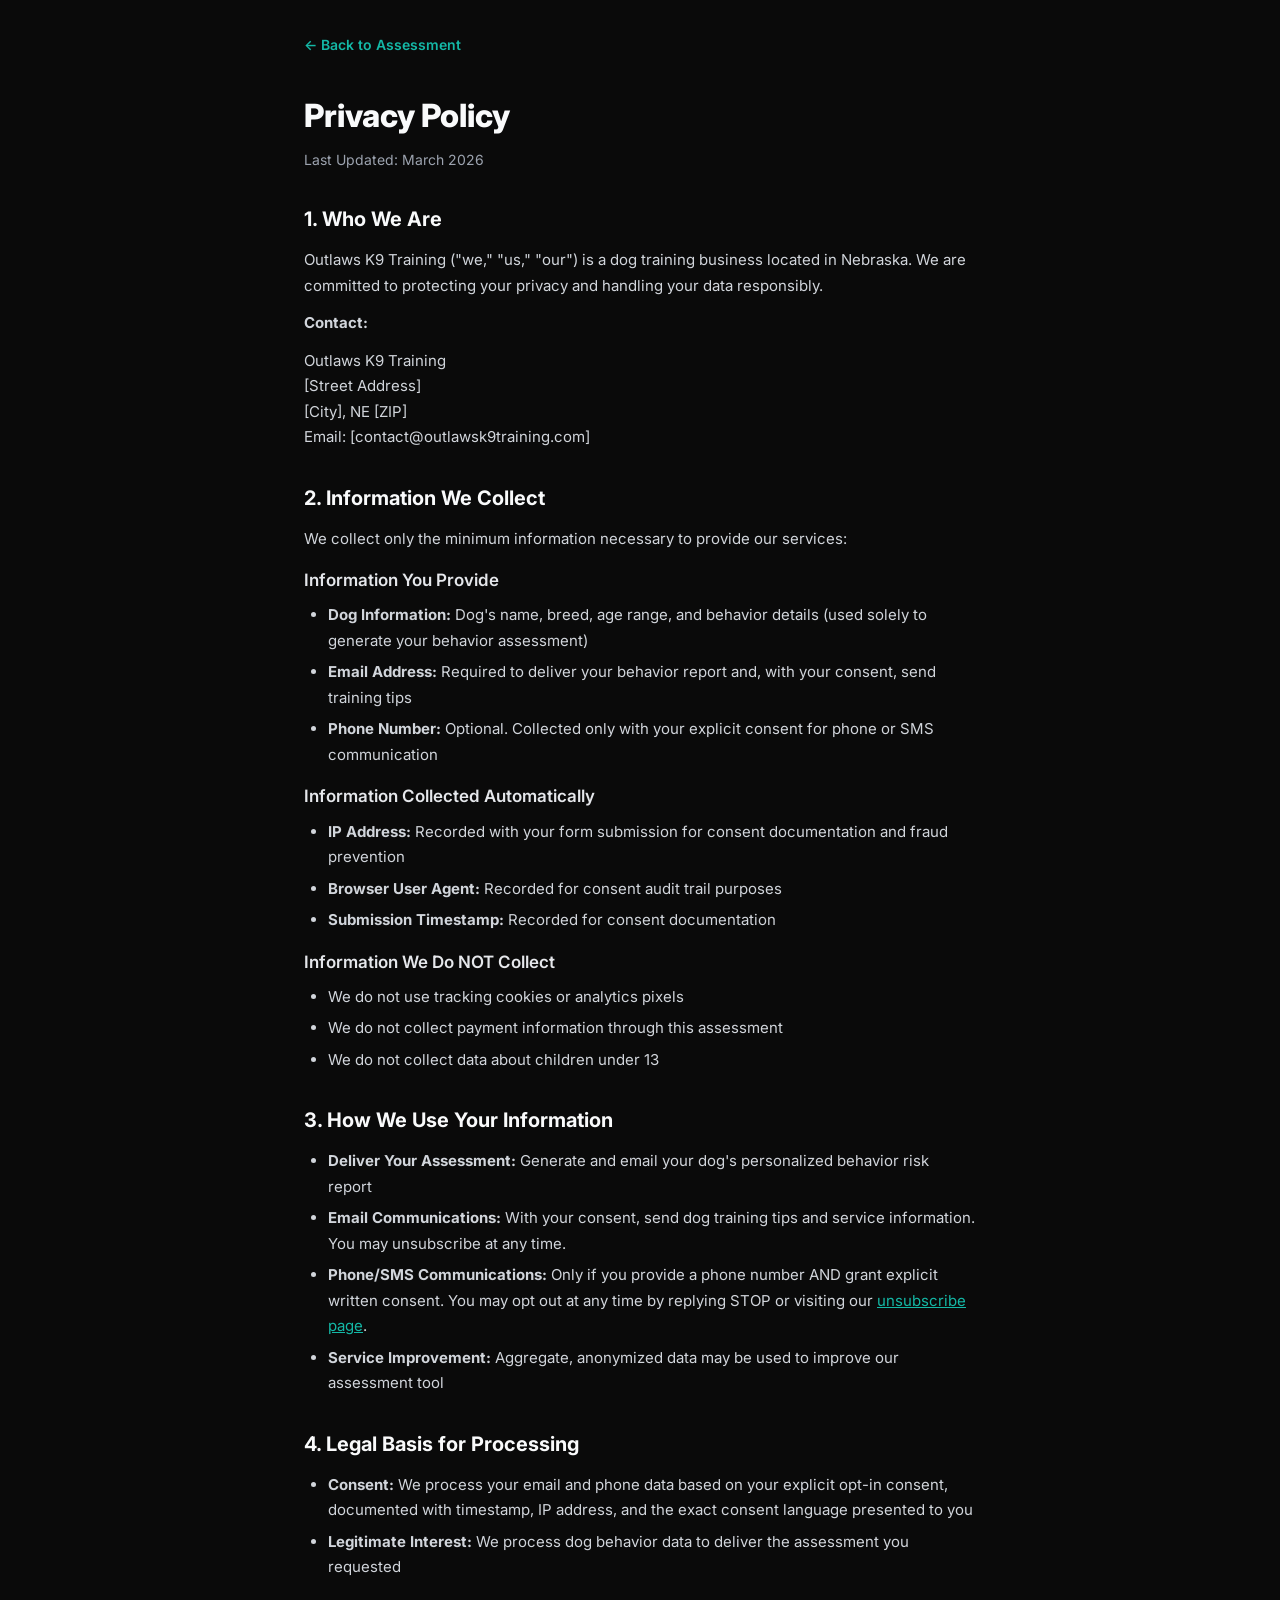
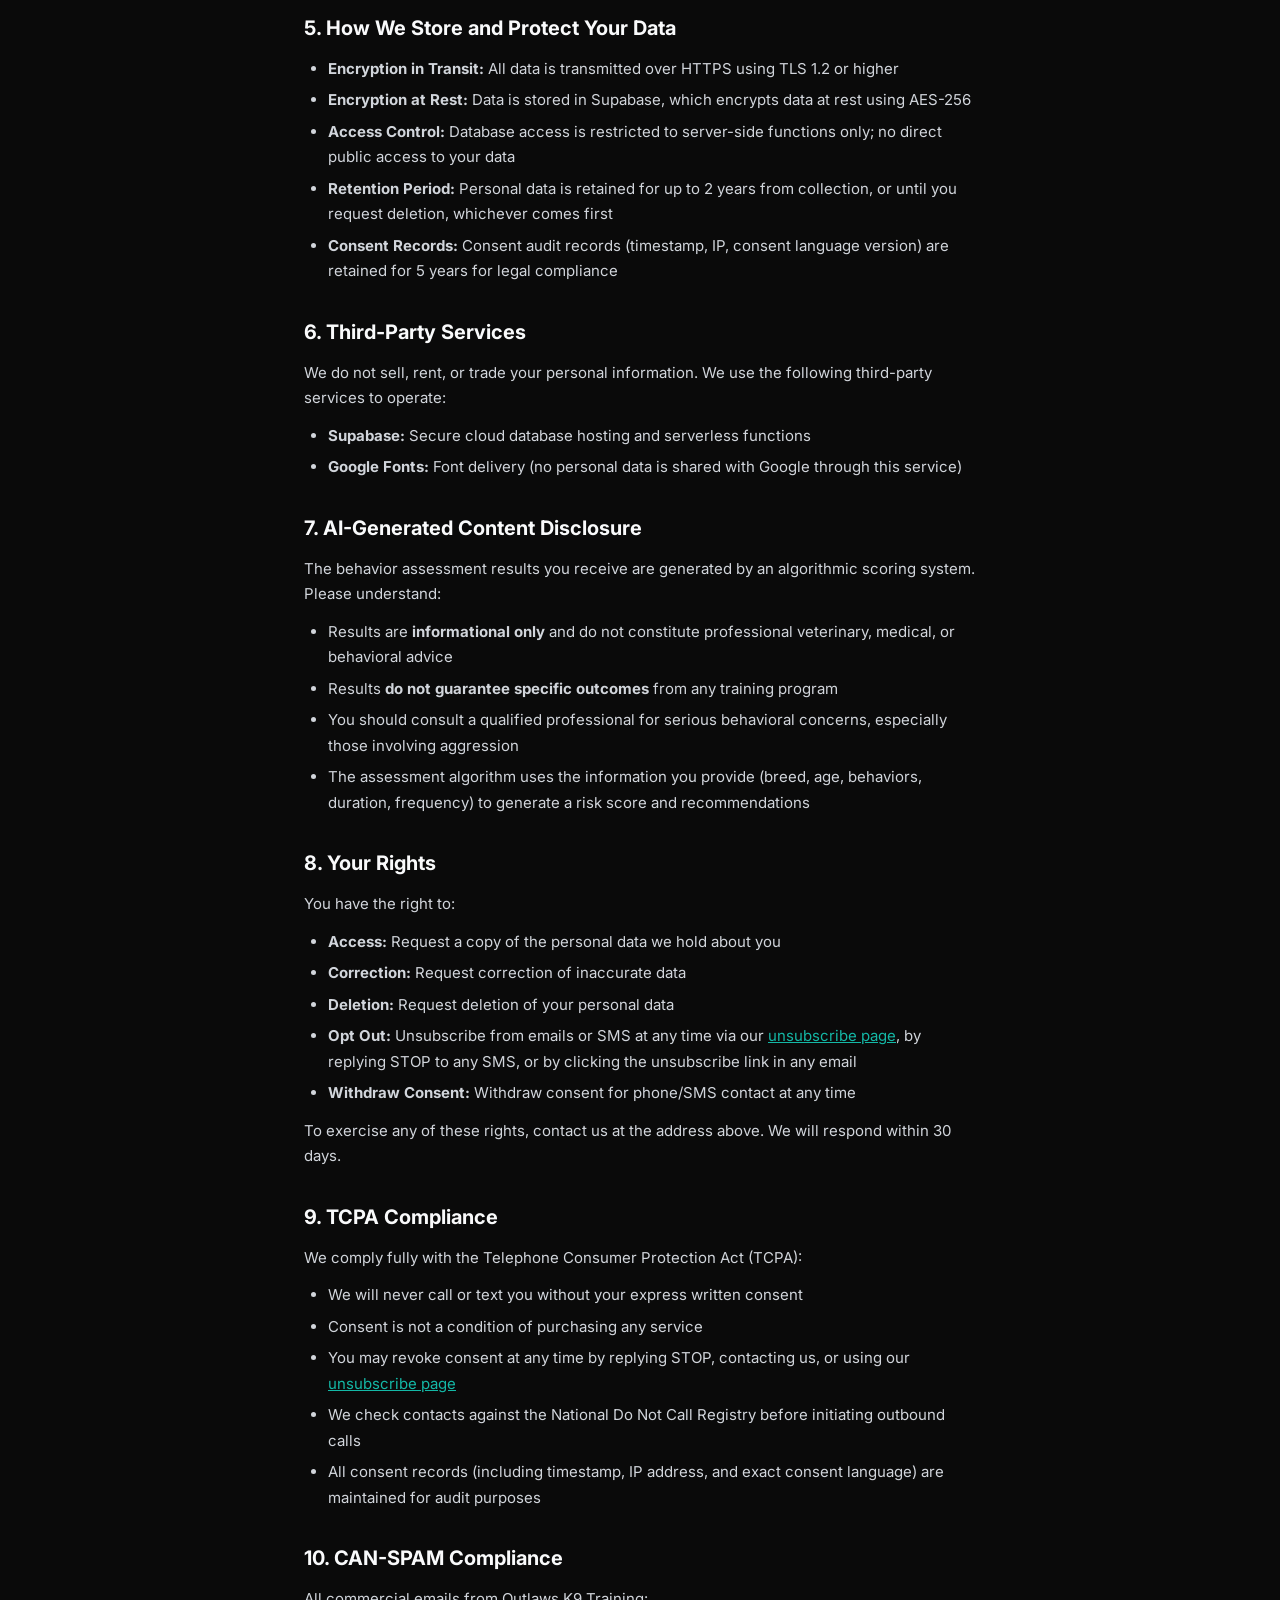
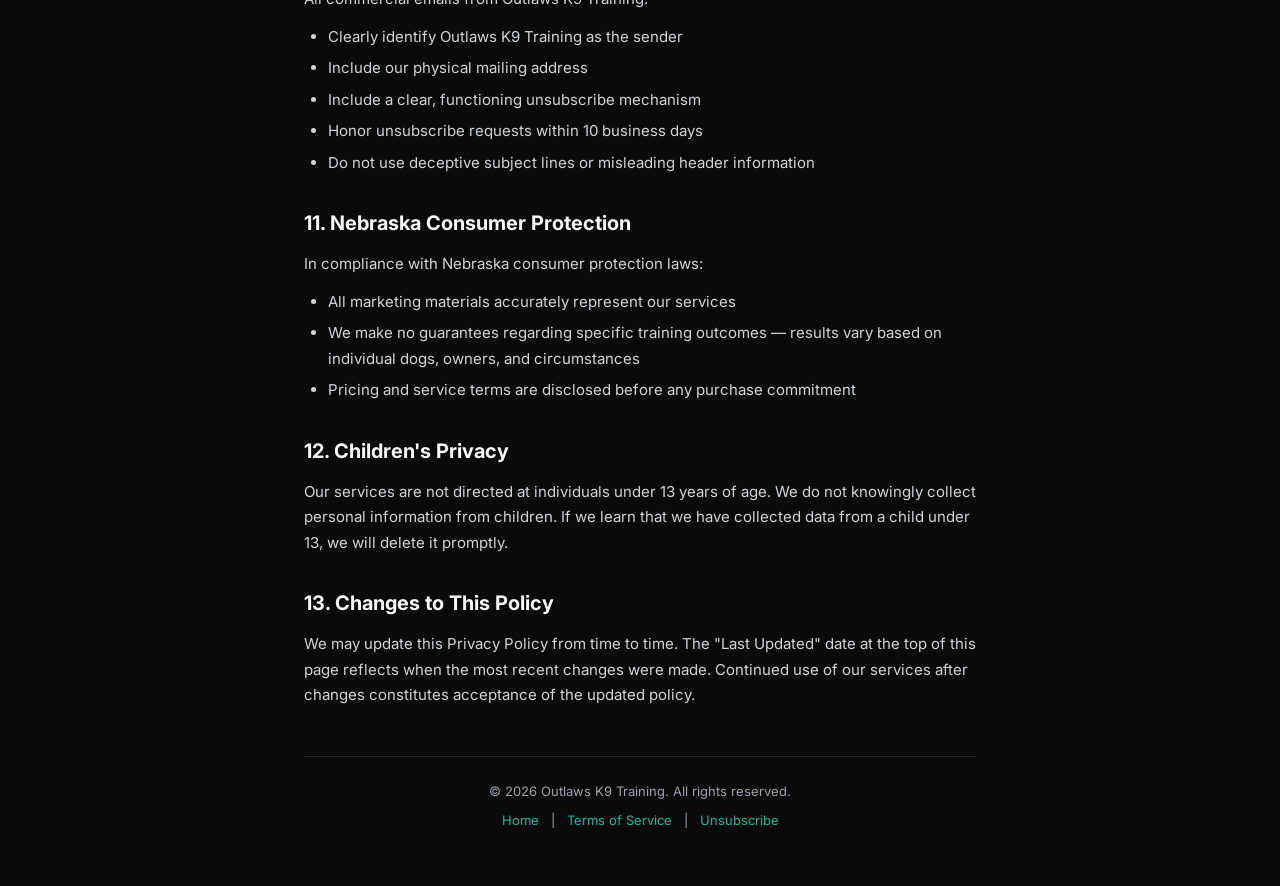
==== privacy-policy.html @ 31438660 "Add TCPA/CAN-SPAM/DNC compliance layer and security hardening Implement comprehensive regulatory com" ====
<!DOCTYPE html>
<html lang="en">
<head>
  <meta charset="UTF-8">
  <meta name="viewport" content="width=device-width, initial-scale=1.0">
  <meta name="description" content="Privacy Policy for Outlaws K9 Training. Learn how we collect, use, and protect your personal information.">
  <title>Privacy Policy | Outlaws K9 Training</title>

  <link rel="preconnect" href="https://fonts.googleapis.com">
  <link rel="preconnect" href="https://fonts.gstatic.com" crossorigin>
  <link href="https://fonts.googleapis.com/css2?family=Inter:wght@400;600;700;800&display=swap" rel="stylesheet">
  <link rel="stylesheet" href="css/styles.css">
</head>
<body class="legal-page">

  <div class="legal-container">

    <nav class="legal-nav">
      <a href="index.html" class="legal-back">&larr; Back to Assessment</a>
    </nav>

    <h1>Privacy Policy</h1>
    <p class="legal-updated">Last Updated: March 2026</p>

    <section class="legal-section">
      <h2>1. Who We Are</h2>
      <p>Outlaws K9 Training ("we," "us," "our") is a dog training business located in Nebraska. We are committed to protecting your privacy and handling your data responsibly.</p>
      <p><strong>Contact:</strong></p>
      <!-- PLACEHOLDER: Replace with actual business address and email -->
      <address>
        Outlaws K9 Training<br>
        [Street Address]<br>
        [City], NE [ZIP]<br>
        Email: [contact@outlawsk9training.com]
      </address>
    </section>

    <section class="legal-section">
      <h2>2. Information We Collect</h2>
      <p>We collect only the minimum information necessary to provide our services:</p>
      <h3>Information You Provide</h3>
      <ul>
        <li><strong>Dog Information:</strong> Dog's name, breed, age range, and behavior details (used solely to generate your behavior assessment)</li>
        <li><strong>Email Address:</strong> Required to deliver your behavior report and, with your consent, send training tips</li>
        <li><strong>Phone Number:</strong> Optional. Collected only with your explicit consent for phone or SMS communication</li>
      </ul>
      <h3>Information Collected Automatically</h3>
      <ul>
        <li><strong>IP Address:</strong> Recorded with your form submission for consent documentation and fraud prevention</li>
        <li><strong>Browser User Agent:</strong> Recorded for consent audit trail purposes</li>
        <li><strong>Submission Timestamp:</strong> Recorded for consent documentation</li>
      </ul>
      <h3>Information We Do NOT Collect</h3>
      <ul>
        <li>We do not use tracking cookies or analytics pixels</li>
        <li>We do not collect payment information through this assessment</li>
        <li>We do not collect data about children under 13</li>
      </ul>
    </section>

    <section class="legal-section">
      <h2>3. How We Use Your Information</h2>
      <ul>
        <li><strong>Deliver Your Assessment:</strong> Generate and email your dog's personalized behavior risk report</li>
        <li><strong>Email Communications:</strong> With your consent, send dog training tips and service information. You may unsubscribe at any time.</li>
        <li><strong>Phone/SMS Communications:</strong> Only if you provide a phone number AND grant explicit written consent. You may opt out at any time by replying STOP or visiting our <a href="unsubscribe.html">unsubscribe page</a>.</li>
        <li><strong>Service Improvement:</strong> Aggregate, anonymized data may be used to improve our assessment tool</li>
      </ul>
    </section>

    <section class="legal-section">
      <h2>4. Legal Basis for Processing</h2>
      <ul>
        <li><strong>Consent:</strong> We process your email and phone data based on your explicit opt-in consent, documented with timestamp, IP address, and the exact consent language presented to you</li>
        <li><strong>Legitimate Interest:</strong> We process dog behavior data to deliver the assessment you requested</li>
      </ul>
    </section>

    <section class="legal-section">
      <h2>5. How We Store and Protect Your Data</h2>
      <ul>
        <li><strong>Encryption in Transit:</strong> All data is transmitted over HTTPS using TLS 1.2 or higher</li>
        <li><strong>Encryption at Rest:</strong> Data is stored in Supabase, which encrypts data at rest using AES-256</li>
        <li><strong>Access Control:</strong> Database access is restricted to server-side functions only; no direct public access to your data</li>
        <li><strong>Retention Period:</strong> Personal data is retained for up to 2 years from collection, or until you request deletion, whichever comes first</li>
        <li><strong>Consent Records:</strong> Consent audit records (timestamp, IP, consent language version) are retained for 5 years for legal compliance</li>
      </ul>
    </section>

    <section class="legal-section">
      <h2>6. Third-Party Services</h2>
      <p>We do not sell, rent, or trade your personal information. We use the following third-party services to operate:</p>
      <ul>
        <li><strong>Supabase:</strong> Secure cloud database hosting and serverless functions</li>
        <li><strong>Google Fonts:</strong> Font delivery (no personal data is shared with Google through this service)</li>
      </ul>
      <!-- PLACEHOLDER: Add email service provider (e.g., Mailchimp, ConvertKit) when integrated -->
    </section>

    <section class="legal-section">
      <h2>7. AI-Generated Content Disclosure</h2>
      <p>The behavior assessment results you receive are generated by an algorithmic scoring system. Please understand:</p>
      <ul>
        <li>Results are <strong>informational only</strong> and do not constitute professional veterinary, medical, or behavioral advice</li>
        <li>Results <strong>do not guarantee specific outcomes</strong> from any training program</li>
        <li>You should consult a qualified professional for serious behavioral concerns, especially those involving aggression</li>
        <li>The assessment algorithm uses the information you provide (breed, age, behaviors, duration, frequency) to generate a risk score and recommendations</li>
      </ul>
    </section>

    <section class="legal-section">
      <h2>8. Your Rights</h2>
      <p>You have the right to:</p>
      <ul>
        <li><strong>Access:</strong> Request a copy of the personal data we hold about you</li>
        <li><strong>Correction:</strong> Request correction of inaccurate data</li>
        <li><strong>Deletion:</strong> Request deletion of your personal data</li>
        <li><strong>Opt Out:</strong> Unsubscribe from emails or SMS at any time via our <a href="unsubscribe.html">unsubscribe page</a>, by replying STOP to any SMS, or by clicking the unsubscribe link in any email</li>
        <li><strong>Withdraw Consent:</strong> Withdraw consent for phone/SMS contact at any time</li>
      </ul>
      <p>To exercise any of these rights, contact us at the address above. We will respond within 30 days.</p>
    </section>

    <section class="legal-section">
      <h2>9. TCPA Compliance</h2>
      <p>We comply fully with the Telephone Consumer Protection Act (TCPA):</p>
      <ul>
        <li>We will never call or text you without your express written consent</li>
        <li>Consent is not a condition of purchasing any service</li>
        <li>You may revoke consent at any time by replying STOP, contacting us, or using our <a href="unsubscribe.html">unsubscribe page</a></li>
        <li>We check contacts against the National Do Not Call Registry before initiating outbound calls</li>
        <li>All consent records (including timestamp, IP address, and exact consent language) are maintained for audit purposes</li>
      </ul>
    </section>

    <section class="legal-section">
      <h2>10. CAN-SPAM Compliance</h2>
      <p>All commercial emails from Outlaws K9 Training:</p>
      <ul>
        <li>Clearly identify Outlaws K9 Training as the sender</li>
        <li>Include our physical mailing address</li>
        <li>Include a clear, functioning unsubscribe mechanism</li>
        <li>Honor unsubscribe requests within 10 business days</li>
        <li>Do not use deceptive subject lines or misleading header information</li>
      </ul>
    </section>

    <section class="legal-section">
      <h2>11. Nebraska Consumer Protection</h2>
      <p>In compliance with Nebraska consumer protection laws:</p>
      <ul>
        <li>All marketing materials accurately represent our services</li>
        <li>We make no guarantees regarding specific training outcomes — results vary based on individual dogs, owners, and circumstances</li>
        <li>Pricing and service terms are disclosed before any purchase commitment</li>
      </ul>
    </section>

    <section class="legal-section">
      <h2>12. Children's Privacy</h2>
      <p>Our services are not directed at individuals under 13 years of age. We do not knowingly collect personal information from children. If we learn that we have collected data from a child under 13, we will delete it promptly.</p>
    </section>

    <section class="legal-section">
      <h2>13. Changes to This Policy</h2>
      <p>We may update this Privacy Policy from time to time. The "Last Updated" date at the top of this page reflects when the most recent changes were made. Continued use of our services after changes constitutes acceptance of the updated policy.</p>
    </section>

    <footer class="legal-footer">
      <p>&copy; 2026 Outlaws K9 Training. All rights reserved.</p>
      <p><a href="index.html">Home</a> | <a href="terms-of-service.html">Terms of Service</a> | <a href="unsubscribe.html">Unsubscribe</a></p>
    </footer>

  </div>

</body>
</html>
---- css/styles.css ----
/**
 * Outlaws K9 Training — Behavior Rescue Lead Magnet
 * Styles: Mobile-first, teal/black/red branding
 */

/* ===== Custom Properties ===== */
:root {
  --color-primary: #0d9488;
  --color-primary-dark: #0a7569;
  --color-primary-light: #14b8a6;
  --color-secondary: #0a0a0a;
  --color-accent: #dc2626;
  --color-accent-dark: #b91c1c;
  --color-white: #ffffff;
  --color-gray-50: #f9fafb;
  --color-gray-100: #f3f4f6;
  --color-gray-200: #e5e7eb;
  --color-gray-300: #d1d5db;
  --color-gray-400: #9ca3af;
  --color-gray-600: #4b5563;
  --color-gray-700: #374151;
  --color-gray-800: #1f2937;
  --color-gray-900: #111827;
  --color-yellow: #eab308;
  --color-orange: #f97316;

  --font-sans: 'Inter', -apple-system, BlinkMacSystemFont, 'Segoe UI', sans-serif;
  --font-display: 'Inter', -apple-system, BlinkMacSystemFont, 'Segoe UI', sans-serif;

  --radius-sm: 6px;
  --radius-md: 10px;
  --radius-lg: 16px;
  --radius-xl: 24px;

  --shadow-sm: 0 1px 3px rgba(0,0,0,0.12);
  --shadow-md: 0 4px 12px rgba(0,0,0,0.15);
  --shadow-lg: 0 8px 30px rgba(0,0,0,0.2);

  --transition: 0.3s ease;
}

/* ===== Reset & Base ===== */
*, *::before, *::after {
  box-sizing: border-box;
  margin: 0;
  padding: 0;
}

html {
  font-size: 16px;
  scroll-behavior: smooth;
  -webkit-font-smoothing: antialiased;
}

body {
  font-family: var(--font-sans);
  background: var(--color-secondary);
  color: var(--color-white);
  line-height: 1.6;
  min-height: 100vh;
}

/* ===== Section Visibility ===== */
.section {
  display: none;
  min-height: 100vh;
  padding: 2rem 1rem;
}

.section.active {
  display: flex;
  flex-direction: column;
  align-items: center;
  justify-content: center;
  animation: fadeIn 0.4s ease;
}

@keyframes fadeIn {
  from { opacity: 0; transform: translateY(10px); }
  to { opacity: 1; transform: translateY(0); }
}

/* ===== Container ===== */
.container {
  width: 100%;
  max-width: 640px;
  margin: 0 auto;
  padding: 0 1rem;
}

/* ===== Hero Section ===== */
#hero {
  text-align: center;
  padding: 3rem 1.5rem;
  background: linear-gradient(135deg, var(--color-secondary) 0%, #111 50%, var(--color-secondary) 100%);
  position: relative;
  overflow: hidden;
}

#hero::before {
  content: '';
  position: absolute;
  top: -50%;
  left: -50%;
  width: 200%;
  height: 200%;
  background: radial-gradient(circle at 30% 70%, rgba(13, 148, 136, 0.08) 0%, transparent 50%),
              radial-gradient(circle at 70% 30%, rgba(220, 38, 38, 0.05) 0%, transparent 50%);
  pointer-events: none;
}

.hero-content {
  position: relative;
  z-index: 1;
  max-width: 640px;
  margin: 0 auto;
}

.hero-badge {
  display: inline-block;
  background: rgba(13, 148, 136, 0.15);
  color: var(--color-primary-light);
  padding: 0.35rem 1rem;
  border-radius: 50px;
  font-size: 0.8rem;
  font-weight: 600;
  text-transform: uppercase;
  letter-spacing: 0.05em;
  margin-bottom: 1.5rem;
  border: 1px solid rgba(13, 148, 136, 0.25);
}

.hero-title {
  font-family: var(--font-display);
  font-size: 2rem;
  font-weight: 800;
  line-height: 1.15;
  margin-bottom: 0.75rem;
  color: var(--color-white);
}

.hero-title .highlight {
  color: var(--color-primary-light);
}

.hero-subtitle {
  font-size: 1.15rem;
  color: var(--color-gray-300);
  margin-bottom: 1rem;
  font-style: italic;
}

.hero-description {
  font-size: 1rem;
  color: var(--color-gray-400);
  margin-bottom: 2rem;
  max-width: 520px;
  margin-left: auto;
  margin-right: auto;
  line-height: 1.7;
}

.hero-cta-wrap {
  margin-bottom: 2rem;
}

.trust-badges {
  display: flex;
  justify-content: center;
  gap: 1.5rem;
  flex-wrap: wrap;
  margin-top: 1rem;
}

.trust-badge {
  display: flex;
  align-items: center;
  gap: 0.4rem;
  font-size: 0.8rem;
  color: var(--color-gray-400);
}

.trust-badge strong {
  color: var(--color-gray-300);
}

/* ===== Progress Bar ===== */
.progress-container {
  width: 100%;
  max-width: 640px;
  margin-bottom: 2rem;
}

.progress-bar {
  height: 6px;
  background: var(--color-gray-800);
  border-radius: 3px;
  overflow: hidden;
  margin-bottom: 0.5rem;
}

.progress-fill {
  height: 100%;
  background: var(--color-primary);
  border-radius: 3px;
  transition: width 0.5s ease;
  width: 0%;
}

.progress-label {
  font-size: 0.8rem;
  color: var(--color-gray-400);
  text-align: right;
}

/* ===== Form Elements ===== */
.form-group {
  margin-bottom: 1.75rem;
  text-align: left;
}

.form-group label:not(.radio-option):not(.checkbox-option) {
  display: block;
  font-size: 1.05rem;
  font-weight: 600;
  color: var(--color-white);
  margin-bottom: 0.35rem;
}

.subtext {
  font-size: 0.85rem;
  color: var(--color-gray-400);
  margin-bottom: 0.75rem;
  font-style: italic;
}

input[type="text"],
input[type="email"] {
  width: 100%;
  padding: 0.85rem 1rem;
  font-size: 1rem;
  font-family: var(--font-sans);
  background: var(--color-gray-800);
  border: 2px solid var(--color-gray-700);
  border-radius: var(--radius-md);
  color: var(--color-white);
  transition: border-color var(--transition);
  outline: none;
}

input[type="text"]:focus,
input[type="email"]:focus {
  border-color: var(--color-primary);
}

input[type="text"]::placeholder,
input[type="email"]::placeholder {
  color: var(--color-gray-600);
}

/* ===== Radio & Checkbox Options ===== */
.radio-options,
.checkbox-options {
  display: flex;
  flex-direction: column;
  gap: 0.6rem;
}

.radio-option,
.checkbox-option {
  display: flex;
  align-items: center;
  gap: 0.75rem;
  padding: 0.85rem 1rem;
  background: var(--color-gray-800);
  border: 2px solid var(--color-gray-700);
  border-radius: var(--radius-md);
  cursor: pointer;
  transition: all var(--transition);
  font-size: 0.95rem;
  color: var(--color-gray-200);
}

.radio-option:hover,
.checkbox-option:hover {
  border-color: var(--color-primary);
  background: rgba(13, 148, 136, 0.05);
}

.radio-option.selected,
.checkbox-option.selected {
  border-color: var(--color-primary);
  background: rgba(13, 148, 136, 0.1);
  color: var(--color-white);
}

.radio-option input,
.checkbox-option input {
  accent-color: var(--color-primary);
  width: 18px;
  height: 18px;
  flex-shrink: 0;
}

.option-icon {
  font-size: 1.1rem;
  flex-shrink: 0;
}

.option-text {
  flex: 1;
}

/* ===== Selection Count ===== */
.selection-count {
  font-size: 0.85rem;
  color: var(--color-primary-light);
  font-weight: 600;
  margin-bottom: 0.75rem;
}

/* ===== Question Titles ===== */
.question-title {
  font-size: 1.4rem;
  font-weight: 700;
  color: var(--color-white);
  margin-bottom: 0.35rem;
}

.question-title-sm {
  font-size: 1.1rem;
  font-weight: 600;
  color: var(--color-white);
  margin-bottom: 0.25rem;
}

/* ===== Buttons ===== */
.btn {
  display: inline-flex;
  align-items: center;
  justify-content: center;
  padding: 0.85rem 2rem;
  font-size: 1rem;
  font-weight: 700;
  font-family: var(--font-sans);
  border: none;
  border-radius: var(--radius-md);
  cursor: pointer;
  transition: all var(--transition);
  text-decoration: none;
  gap: 0.5rem;
}

.btn-primary {
  background: var(--color-primary);
  color: var(--color-white);
}

.btn-primary:hover {
  background: var(--color-primary-dark);
  transform: translateY(-1px);
  box-shadow: var(--shadow-md);
}

.btn-secondary {
  background: transparent;
  color: var(--color-gray-300);
  border: 2px solid var(--color-gray-600);
}

.btn-secondary:hover {
  border-color: var(--color-gray-400);
  color: var(--color-white);
}

.btn-large {
  padding: 1rem 2.5rem;
  font-size: 1.1rem;
}

.btn-cta {
  display: block;
  width: 100%;
  padding: 1.1rem 2rem;
  font-size: 1.15rem;
  font-weight: 800;
  background: var(--color-accent);
  color: var(--color-white);
  text-align: center;
  border-radius: var(--radius-md);
  text-transform: uppercase;
  letter-spacing: 0.03em;
  margin: 1.5rem 0;
}

.btn-cta:hover {
  background: var(--color-accent-dark);
  transform: translateY(-2px);
  box-shadow: 0 4px 20px rgba(220, 38, 38, 0.4);
}

.btn-email {
  background: var(--color-primary);
  color: var(--color-white);
  padding: 0.85rem 1.5rem;
  white-space: nowrap;
}

.btn-email:hover {
  background: var(--color-primary-dark);
}

.btn-success {
  background: var(--color-primary) !important;
  opacity: 0.8;
}

/* ===== Quiz Navigation ===== */
.quiz-nav {
  display: flex;
  justify-content: space-between;
  align-items: center;
  margin-top: 2rem;
  gap: 1rem;
}

/* ===== Shake Animation ===== */
@keyframes shake {
  0%, 100% { transform: translateX(0); }
  10%, 30%, 50%, 70%, 90% { transform: translateX(-4px); }
  20%, 40%, 60%, 80% { transform: translateX(4px); }
}

.shake {
  animation: shake 0.6s ease;
  border-color: var(--color-accent) !important;
}

/* ===== Results Section ===== */
#results {
  justify-content: flex-start;
  padding-top: 2rem;
}

#results-content {
  width: 100%;
  max-width: 720px;
  margin: 0 auto;
}

.results-header {
  text-align: center;
  margin-bottom: 2rem;
}

.results-title {
  font-size: 1.6rem;
  font-weight: 800;
  margin-bottom: 0.5rem;
}

.dog-name-highlight {
  color: var(--color-primary-light);
}

.results-subtitle {
  font-size: 1rem;
  color: var(--color-gray-400);
  font-style: italic;
}

/* ===== Risk Gauge ===== */
.gauge-container {
  text-align: center;
  margin-bottom: 2rem;
}

.gauge-arc {
  width: 220px;
  height: 110px;
  margin: 0 auto;
  overflow: hidden;
  position: relative;
}

.gauge-body {
  width: 100%;
  height: 0;
  padding-bottom: 50%;
  background: var(--color-gray-800);
  border-top-left-radius: 110px;
  border-top-right-radius: 110px;
  position: relative;
  overflow: hidden;
}

.gauge-fill {
  position: absolute;
  top: 100%;
  left: 0;
  width: inherit;
  height: 100%;
  background: linear-gradient(90deg, var(--color-yellow), var(--color-orange), var(--color-accent));
  transform-origin: center top;
  transform: rotate(-90deg);
  transition: transform 0.1s linear;
}

/* Percentage + label displayed below the arc — no clipping */
.gauge-stats {
  display: flex;
  flex-direction: column;
  align-items: center;
  gap: 0.5rem;
  margin-top: 0.75rem;
}

.gauge-percentage {
  font-size: 2.8rem;
  font-weight: 800;
  color: var(--color-white);
  line-height: 1;
}

.gauge-risk-label {
  display: inline-block;
  padding: 0.4rem 1.25rem;
  border-radius: 50px;
  font-size: 0.9rem;
  font-weight: 700;
  text-transform: uppercase;
  letter-spacing: 0.05em;
}

.gauge-risk-label.moderate {
  background: rgba(234, 179, 8, 0.15);
  color: var(--color-yellow);
  border: 1px solid rgba(234, 179, 8, 0.3);
}

.gauge-risk-label.high {
  background: rgba(249, 115, 22, 0.15);
  color: var(--color-orange);
  border: 1px solid rgba(249, 115, 22, 0.3);
}

.gauge-risk-label.critical {
  background: rgba(220, 38, 38, 0.15);
  color: var(--color-accent);
  border: 1px solid rgba(220, 38, 38, 0.3);
}

/* ===== Breed Warning ===== */
.breed-warning {
  display: flex;
  gap: 1rem;
  background: rgba(220, 38, 38, 0.08);
  border: 1px solid rgba(220, 38, 38, 0.25);
  border-radius: var(--radius-md);
  padding: 1.25rem;
  margin-bottom: 2rem;
}

.warning-icon {
  font-size: 1.5rem;
  flex-shrink: 0;
}

.warning-content strong {
  display: block;
  color: var(--color-accent);
  margin-bottom: 0.4rem;
  font-size: 0.95rem;
}

.warning-content p {
  font-size: 0.9rem;
  color: var(--color-gray-300);
  line-height: 1.6;
}

/* ===== Behavior Cards ===== */
.behavior-cards-section {
  margin-bottom: 2rem;
}

.section-heading {
  font-size: 1.4rem;
  font-weight: 700;
  color: var(--color-white);
  margin-bottom: 0.4rem;
}

.section-intro {
  font-size: 0.95rem;
  color: var(--color-gray-400);
  margin-bottom: 1.5rem;
}

.behavior-card {
  background: var(--color-gray-900);
  border: 1px solid var(--color-gray-700);
  border-radius: var(--radius-lg);
  padding: 1.5rem;
  margin-bottom: 1.5rem;
  transition: border-color var(--transition);
}

.behavior-card:hover {
  border-color: var(--color-primary);
}

.card-header {
  display: flex;
  align-items: flex-start;
  gap: 1rem;
  margin-bottom: 1.25rem;
}

.card-number {
  display: flex;
  align-items: center;
  justify-content: center;
  width: 36px;
  height: 36px;
  background: var(--color-primary);
  color: var(--color-white);
  border-radius: 50%;
  font-size: 0.85rem;
  font-weight: 800;
  flex-shrink: 0;
}

.card-title {
  font-size: 1.2rem;
  font-weight: 700;
  color: var(--color-white);
  margin-bottom: 0.15rem;
}

.card-subtitle {
  font-size: 0.85rem;
  color: var(--color-gray-400);
  font-style: italic;
}

.card-consequence {
  margin-bottom: 1.25rem;
}

.card-consequence h4,
.card-actions h4 {
  font-size: 0.85rem;
  font-weight: 700;
  text-transform: uppercase;
  letter-spacing: 0.06em;
  color: var(--color-primary-light);
  margin-bottom: 0.5rem;
}

.card-consequence p {
  font-size: 0.95rem;
  color: var(--color-gray-300);
  line-height: 1.7;
}

.card-actions {
  margin-bottom: 1.25rem;
}

.card-actions ol {
  padding-left: 1.25rem;
}

.card-actions li {
  font-size: 0.9rem;
  color: var(--color-gray-300);
  margin-bottom: 0.6rem;
  line-height: 1.6;
}

.card-actions li::marker {
  color: var(--color-primary);
  font-weight: 700;
}

.card-escalation {
  display: flex;
  gap: 0.75rem;
  background: rgba(220, 38, 38, 0.06);
  border-left: 3px solid var(--color-accent);
  padding: 1rem;
  border-radius: 0 var(--radius-sm) var(--radius-sm) 0;
}

.escalation-icon {
  flex-shrink: 0;
  font-size: 1.1rem;
}

.card-escalation p {
  font-size: 0.85rem;
  color: var(--color-gray-300);
  line-height: 1.6;
}

/* ===== Escalation Block ===== */
.escalation-block {
  background: linear-gradient(135deg, rgba(13, 148, 136, 0.08) 0%, rgba(220, 38, 38, 0.06) 100%);
  border: 1px solid var(--color-gray-700);
  border-radius: var(--radius-lg);
  padding: 2rem;
  text-align: center;
  margin-bottom: 2rem;
}

.escalation-title {
  font-size: 1.3rem;
  font-weight: 800;
  color: var(--color-white);
  margin-bottom: 0.75rem;
}

.escalation-text {
  font-size: 1rem;
  color: var(--color-gray-300);
  line-height: 1.8;
  max-width: 580px;
  margin: 0 auto;
}

/* ===== CTA Block ===== */
.cta-block {
  margin-bottom: 2rem;
}

.cta-inner {
  background: linear-gradient(135deg, #0f1419 0%, #111827 100%);
  border: 2px solid var(--color-primary);
  border-radius: var(--radius-xl);
  padding: 2.5rem 1.5rem;
  text-align: center;
}

.cta-title {
  font-size: 1.6rem;
  font-weight: 800;
  color: var(--color-white);
  margin-bottom: 0.35rem;
}

.cta-subtitle {
  font-size: 1rem;
  color: var(--color-gray-400);
  font-style: italic;
  margin-bottom: 1.25rem;
}

.cta-description p {
  font-size: 0.95rem;
  color: var(--color-gray-300);
  line-height: 1.7;
  margin-bottom: 1.25rem;
}

.cta-features {
  list-style: none;
  text-align: left;
  margin-bottom: 1.5rem;
  padding: 0;
}

.cta-features li {
  padding: 0.5rem 0;
  padding-left: 1.75rem;
  position: relative;
  font-size: 0.95rem;
  color: var(--color-gray-200);
}

.cta-features li::before {
  content: '✓';
  position: absolute;
  left: 0;
  color: var(--color-primary-light);
  font-weight: 700;
}

.cta-urgency {
  background: rgba(220, 38, 38, 0.08);
  border: 1px solid rgba(220, 38, 38, 0.2);
  border-radius: var(--radius-md);
  padding: 1rem;
  margin-bottom: 0.5rem;
}

.urgency-text {
  font-size: 1rem;
  color: var(--color-white);
  margin-bottom: 0.25rem;
}

.urgency-text strong {
  color: var(--color-accent);
}

.urgency-subtext {
  font-size: 0.8rem;
  color: var(--color-gray-400);
}

/* ===== Trust Stats ===== */
.cta-trust {
  display: flex;
  justify-content: center;
  gap: 2rem;
  margin-top: 1.5rem;
  flex-wrap: wrap;
}

.trust-item {
  text-align: center;
}

.trust-number {
  display: block;
  font-size: 1.3rem;
  font-weight: 800;
  color: var(--color-primary-light);
}

.trust-label {
  font-size: 0.75rem;
  color: var(--color-gray-400);
  text-transform: uppercase;
  letter-spacing: 0.04em;
}

/* ===== Testimonial ===== */
.testimonial {
  margin-top: 1.5rem;
  padding-top: 1.5rem;
  border-top: 1px solid var(--color-gray-700);
}

.testimonial-text {
  font-size: 0.95rem;
  color: var(--color-gray-300);
  font-style: italic;
  line-height: 1.6;
  margin-bottom: 0.5rem;
}

.testimonial-author {
  font-size: 0.8rem;
  color: var(--color-gray-500);
  font-weight: 600;
}

/* ===== Email Capture ===== */
.email-capture {
  margin-bottom: 3rem;
}

.email-inner {
  background: var(--color-gray-900);
  border: 1px solid var(--color-gray-700);
  border-radius: var(--radius-lg);
  padding: 2rem 1.5rem;
  text-align: center;
}

.email-inner h3 {
  font-size: 1.15rem;
  font-weight: 700;
  color: var(--color-white);
  margin-bottom: 0.5rem;
}

.email-inner > p {
  font-size: 0.9rem;
  color: var(--color-gray-400);
  margin-bottom: 1.25rem;
  line-height: 1.6;
}

.email-form {
  display: flex;
  gap: 0.75rem;
  max-width: 480px;
  margin: 0 auto 0.75rem;
}

.email-input {
  flex: 1;
  min-width: 0;
}

.email-note {
  font-size: 0.8rem;
  color: var(--color-gray-500);
  font-style: italic;
}

/* ===== Responsive ===== */

/* Tablet */
@media (min-width: 768px) {
  .hero-title {
    font-size: 2.75rem;
  }

  .hero-subtitle {
    font-size: 1.3rem;
  }

  .section {
    padding: 3rem 2rem;
  }

  .results-title {
    font-size: 2rem;
  }

  .gauge-arc {
    width: 280px;
    height: 140px;
  }

  .gauge-body {
    border-top-left-radius: 140px;
    border-top-right-radius: 140px;
  }

  .gauge-percentage {
    font-size: 2.8rem;
  }

  .cta-inner {
    padding: 3rem 2.5rem;
  }
}

/* Desktop */
@media (min-width: 1024px) {
  .hero-title {
    font-size: 3.25rem;
  }

  #results-content {
    max-width: 800px;
  }

  .cta-trust {
    gap: 3rem;
  }
}

/* Small screens: stack email form */
@media (max-width: 480px) {
  .email-form {
    flex-direction: column;
  }

  .btn-cta {
    font-size: 1rem;
    padding: 1rem 1.5rem;
  }

  .cta-trust {
    gap: 1rem;
  }

  .quiz-nav {
    flex-direction: column-reverse;
  }

  .quiz-nav .btn {
    width: 100%;
  }
}

/* ============================================================
   COMPLIANCE & LEGAL STYLES
   Lead capture form, consent checkboxes, legal pages, footer
   ============================================================ */

/* --- Lead Capture Form --- */

.lead-form {
  display: flex;
  flex-direction: column;
  gap: 1rem;
}

.form-group {
  display: flex;
  flex-direction: column;
  gap: 0.375rem;
}

.form-label {
  font-size: 0.875rem;
  font-weight: 600;
  color: #d1d5db;
}

.form-label .required {
  color: #dc2626;
}

.form-label .optional {
  font-weight: 400;
  color: #9ca3af;
  font-size: 0.8125rem;
}

.form-input {
  padding: 0.75rem 1rem;
  border: 1px solid #374151;
  border-radius: 0.5rem;
  background: #111827;
  color: #f9fafb;
  font-size: 1rem;
  font-family: "Inter", sans-serif;
  transition: border-color 0.2s;
}

.form-input:focus {
  outline: none;
  border-color: #0d9488;
  box-shadow: 0 0 0 2px rgba(13, 148, 136, 0.25);
}

/* Honeypot field — invisible to real users */
.ohnohoney {
  opacity: 0;
  position: absolute;
  top: 0;
  left: 0;
  height: 0;
  width: 0;
  z-index: -1;
  overflow: hidden;
  pointer-events: none;
}

/* --- Consent Checkboxes --- */

.consent-group {
  padding: 0.75rem 0;
}

.consent-label {
  display: flex;
  align-items: flex-start;
  gap: 0.75rem;
  cursor: pointer;
  line-height: 1.5;
}

.consent-label input[type="checkbox"] {
  margin-top: 0.25rem;
  min-width: 18px;
  min-height: 18px;
  accent-color: #0d9488;
  cursor: pointer;
}

.consent-text {
  font-size: 0.8125rem;
  color: #d1d5db;
  line-height: 1.55;
}

.consent-text a {
  color: #14b8a6;
  text-decoration: underline;
}

.consent-text strong {
  color: #f9fafb;
}

.sms-consent-group {
  background: rgba(13, 148, 136, 0.06);
  border: 1px solid #1f2937;
  border-radius: 0.5rem;
  padding: 0.875rem;
}

/* --- Form Error & Legal Links --- */

.form-error {
  display: none;
  color: #dc2626;
  font-size: 0.875rem;
  font-weight: 500;
  padding: 0.5rem 0;
}

.legal-links {
  font-size: 0.75rem;
  color: #9ca3af;
  text-align: center;
  margin-top: 0.5rem;
}

.legal-links a {
  color: #14b8a6;
  text-decoration: underline;
}

.ai-disclaimer {
  font-size: 0.6875rem;
  color: #6b7280;
  text-align: center;
  margin-top: 1rem;
  line-height: 1.5;
  font-style: italic;
}

/* --- Site Footer --- */

.site-footer {
  background: #0a0a0a;
  border-top: 1px solid #1f2937;
  padding: 2rem 1.5rem;
  margin-top: 2rem;
}

.footer-content {
  max-width: 640px;
  margin: 0 auto;
  text-align: center;
}

.footer-brand {
  font-size: 0.8125rem;
  color: #9ca3af;
  margin-bottom: 0.75rem;
}

.footer-links {
  display: flex;
  justify-content: center;
  gap: 1.5rem;
  flex-wrap: wrap;
  margin-bottom: 1rem;
}

.footer-links a {
  font-size: 0.8125rem;
  color: #14b8a6;
  text-decoration: none;
  transition: color 0.2s;
}

.footer-links a:hover {
  color: #0d9488;
  text-decoration: underline;
}

.footer-disclaimer {
  font-size: 0.6875rem;
  color: #6b7280;
  line-height: 1.5;
  max-width: 500px;
  margin: 0 auto;
}

/* ============================================================
   LEGAL PAGES (Privacy, Terms, Unsubscribe)
   ============================================================ */

.legal-page {
  background: #0a0a0a;
  color: #d1d5db;
  min-height: 100vh;
}

.legal-container {
  max-width: 720px;
  margin: 0 auto;
  padding: 2rem 1.5rem 3rem;
}

.legal-nav {
  margin-bottom: 2rem;
}

.legal-back {
  color: #14b8a6;
  text-decoration: none;
  font-size: 0.875rem;
  font-weight: 600;
}

.legal-back:hover {
  text-decoration: underline;
}

.legal-page h1 {
  font-size: 2rem;
  font-weight: 800;
  color: #f9fafb;
  margin-bottom: 0.5rem;
}

.legal-updated {
  font-size: 0.875rem;
  color: #9ca3af;
  margin-bottom: 2rem;
}

.legal-section {
  margin-bottom: 2rem;
}

.legal-section h2 {
  font-size: 1.25rem;
  font-weight: 700;
  color: #f9fafb;
  margin-bottom: 0.75rem;
}

.legal-section h3 {
  font-size: 1.0625rem;
  font-weight: 600;
  color: #e5e7eb;
  margin-top: 1rem;
  margin-bottom: 0.5rem;
}

.legal-section p {
  font-size: 0.9375rem;
  line-height: 1.7;
  margin-bottom: 0.75rem;
}

.legal-section ul,
.legal-section ol {
  padding-left: 1.5rem;
  margin-bottom: 0.75rem;
}

.legal-section li {
  font-size: 0.9375rem;
  line-height: 1.7;
  margin-bottom: 0.375rem;
}

.legal-section a {
  color: #14b8a6;
  text-decoration: underline;
}

.legal-section address {
  font-style: normal;
  font-size: 0.9375rem;
  line-height: 1.7;
  margin-top: 0.5rem;
}

.legal-footer {
  border-top: 1px solid #1f2937;
  margin-top: 3rem;
  padding-top: 1.5rem;
  text-align: center;
}

.legal-footer p {
  font-size: 0.8125rem;
  color: #9ca3af;
  margin-bottom: 0.5rem;
}

.legal-footer a {
  color: #14b8a6;
  text-decoration: none;
  margin: 0 0.5rem;
}

.legal-footer a:hover {
  text-decoration: underline;
}

/* --- Unsubscribe Page --- */

.unsub-container {
  max-width: 520px;
}

.unsub-intro {
  font-size: 1rem;
  color: #d1d5db;
  margin-bottom: 2rem;
  line-height: 1.6;
}

.unsub-form {
  display: flex;
  flex-direction: column;
  gap: 1.25rem;
  margin-bottom: 2rem;
}

.unsub-options {
  display: flex;
  flex-direction: column;
  gap: 0.75rem;
}

.unsub-success {
  background: rgba(13, 148, 136, 0.1);
  border: 1px solid #0d9488;
  border-radius: 0.75rem;
  padding: 1.5rem;
  margin-bottom: 2rem;
  text-align: center;
}

.unsub-success h2 {
  font-size: 1.25rem;
  color: #14b8a6;
  margin-bottom: 0.75rem;
}

.unsub-success p {
  font-size: 0.9375rem;
  color: #d1d5db;
  line-height: 1.6;
  margin-bottom: 0.5rem;
}

.unsub-success a {
  color: #14b8a6;
}

.unsub-note {
  font-size: 0.875rem;
  color: #9ca3af;
  margin-top: 2rem;
  line-height: 1.6;
}

.unsub-note strong {
  color: #f9fafb;
}

.unsub-note address {
  font-style: normal;
  margin-top: 0.5rem;
}
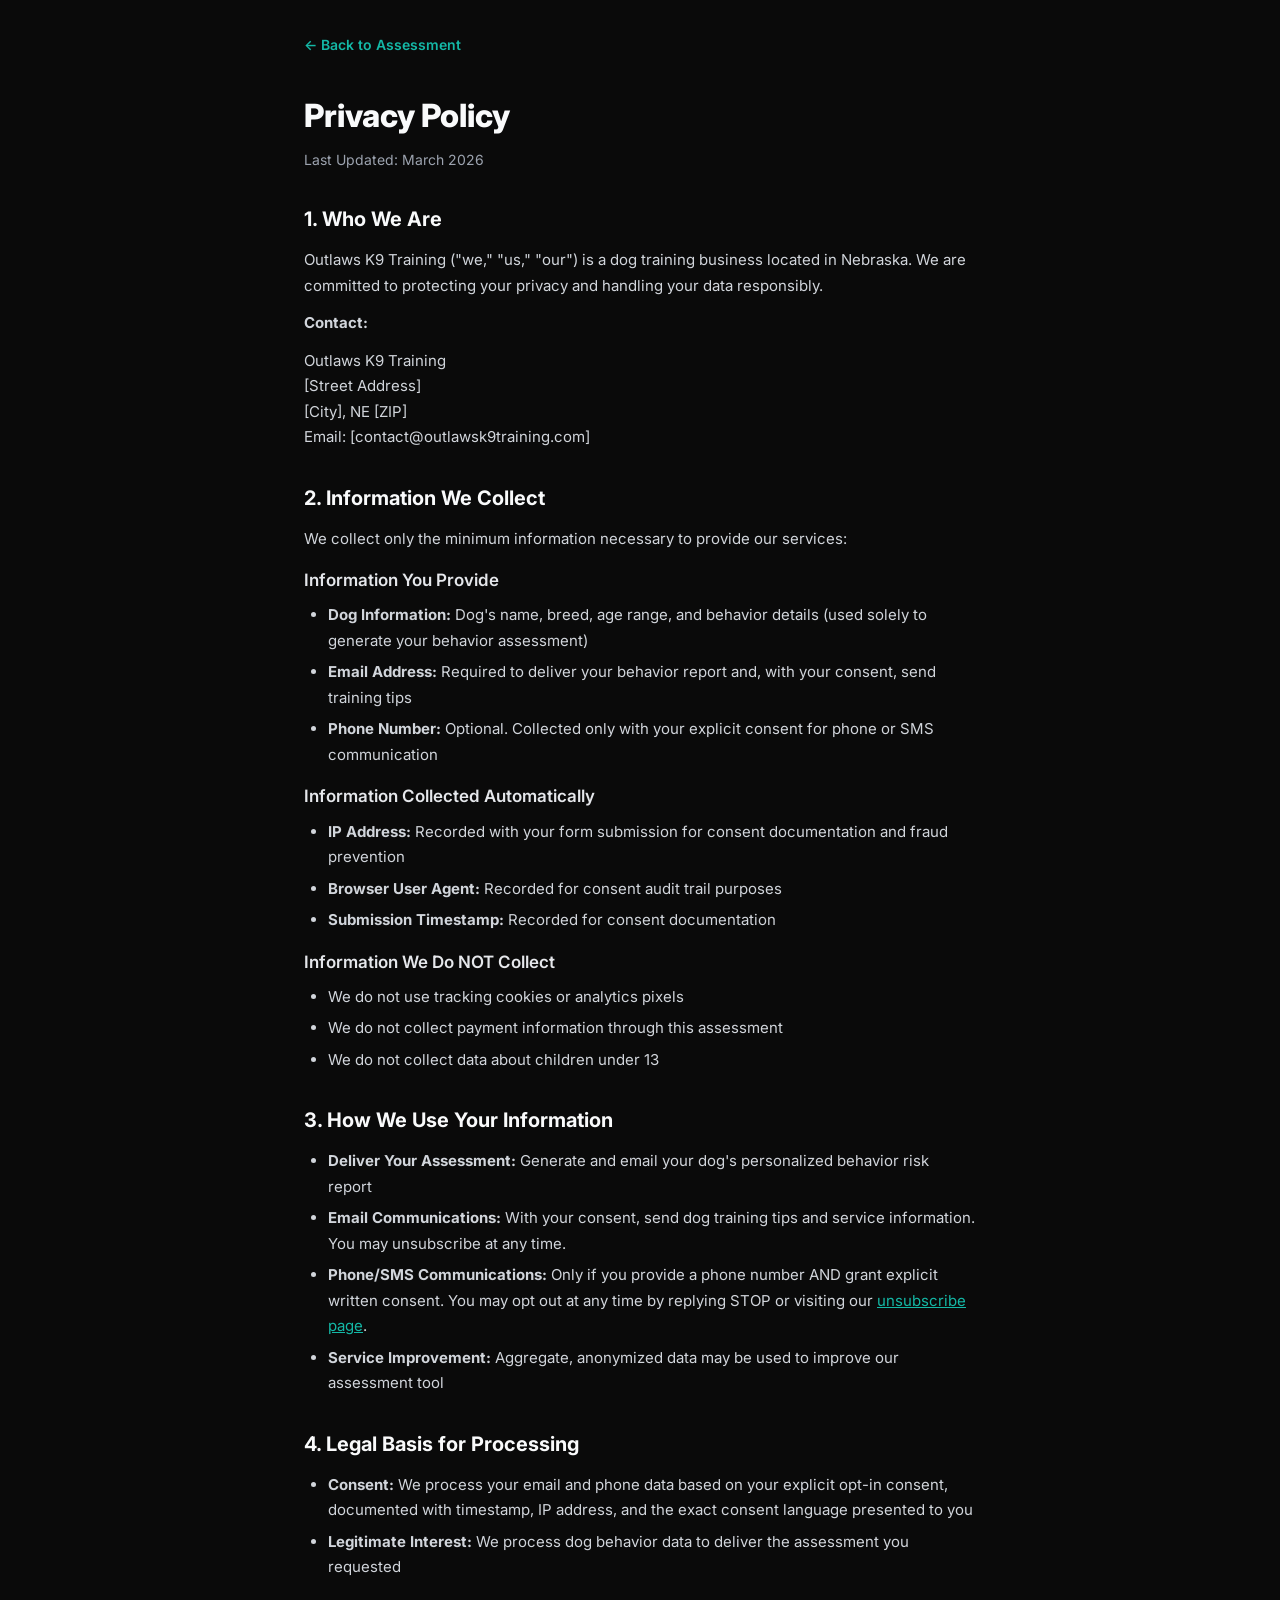
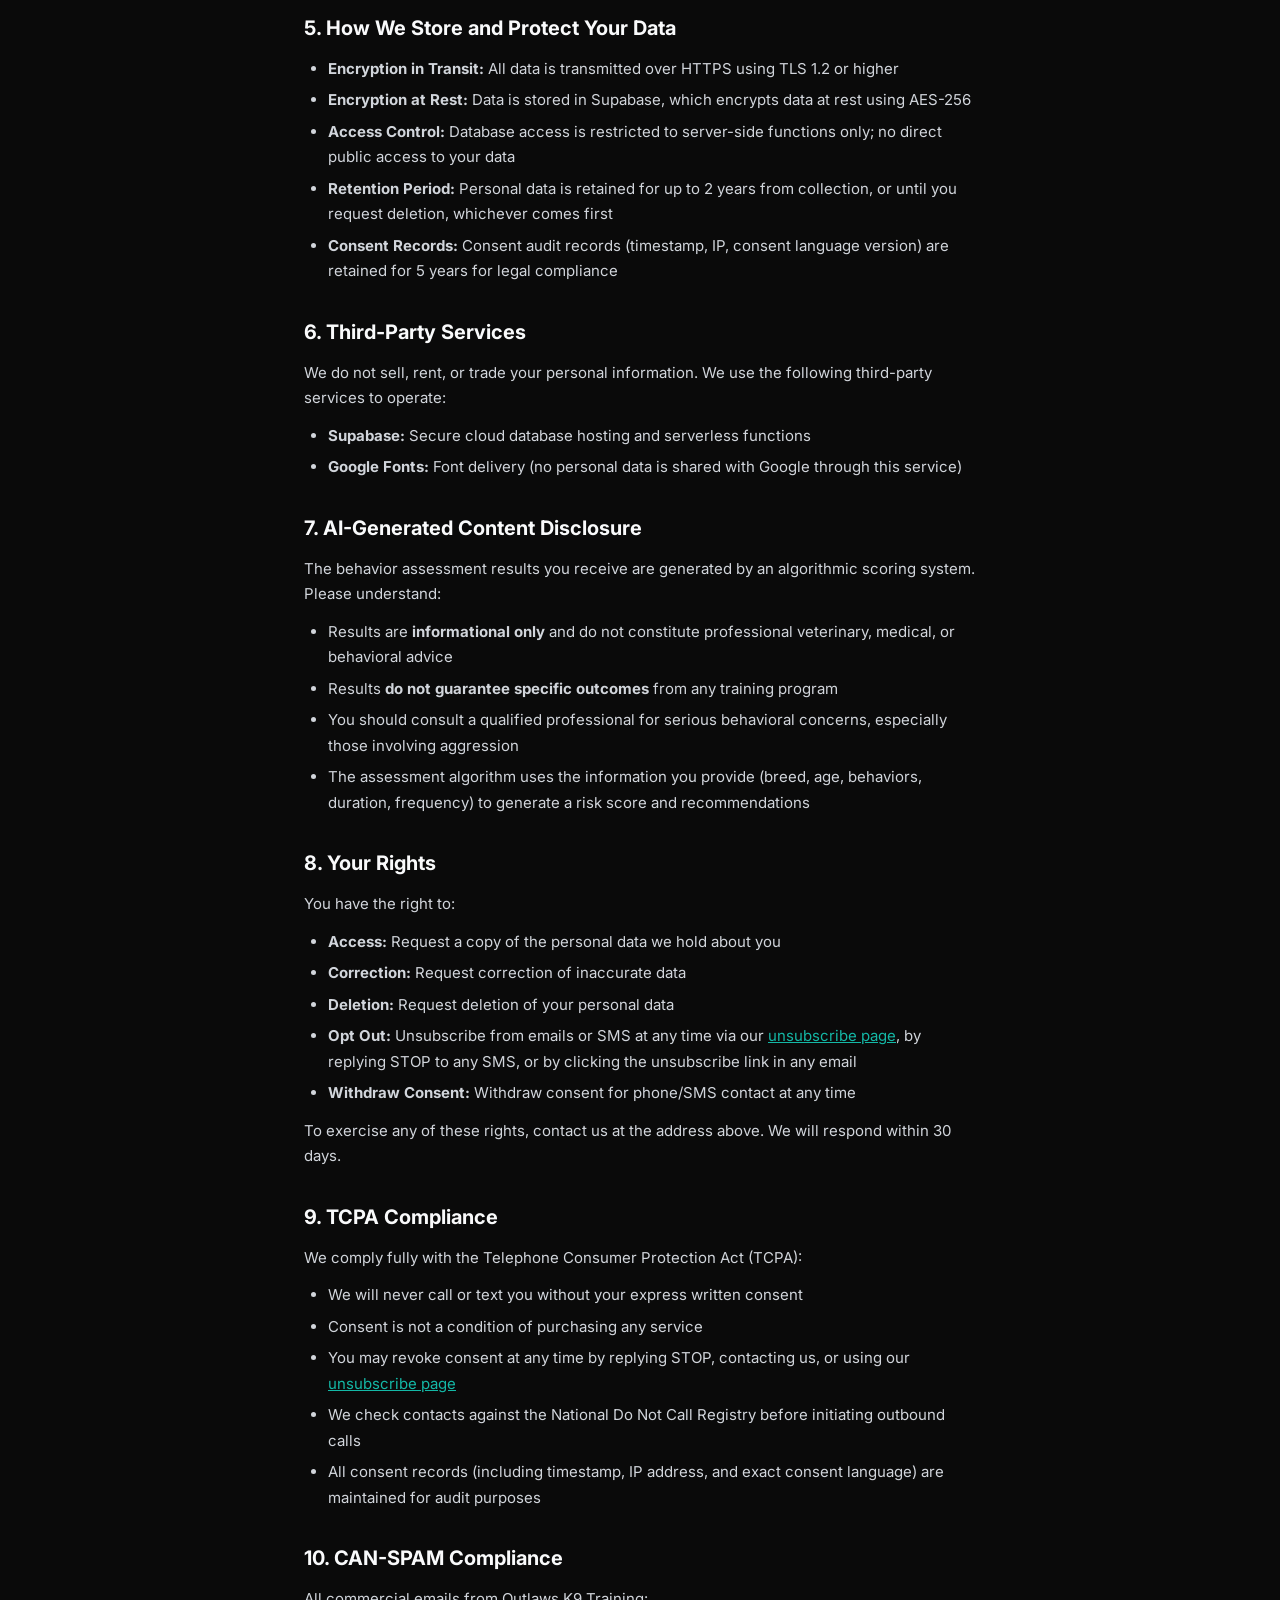
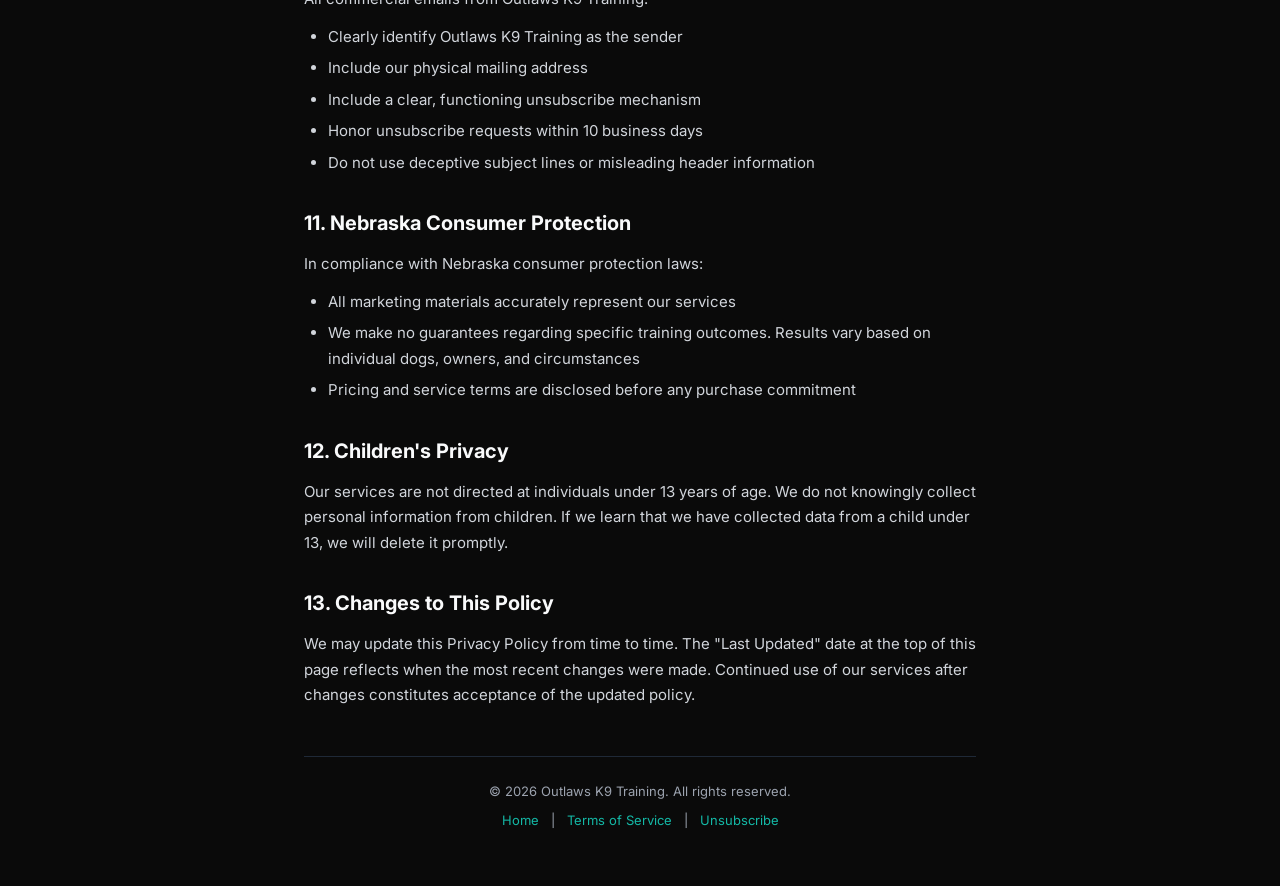
==== commit fb93de64: "Gate report behind contact form and remove em dashes Require name, email, and phone before showing t" ====
--- a/privacy-policy.html
+++ b/privacy-policy.html
@@ -150,7 +150,7 @@
       <p>In compliance with Nebraska consumer protection laws:</p>
       <ul>
         <li>All marketing materials accurately represent our services</li>
-        <li>We make no guarantees regarding specific training outcomes — results vary based on individual dogs, owners, and circumstances</li>
+        <li>We make no guarantees regarding specific training outcomes. Results vary based on individual dogs, owners, and circumstances</li>
         <li>Pricing and service terms are disclosed before any purchase commitment</li>
       </ul>
     </section>
--- a/css/styles.css
+++ b/css/styles.css
@@ -1,5 +1,5 @@
 /**
- * Outlaws K9 Training — Behavior Rescue Lead Magnet
+ * Outlaws K9 Training - Behavior Rescue Lead Magnet
  * Styles: Mobile-first, teal/black/red branding
  */
 
@@ -506,7 +506,7 @@
   transition: transform 0.1s linear;
 }
 
-/* Percentage + label displayed below the arc — no clipping */
+/* Percentage + label displayed below the arc - no clipping */
 .gauge-stats {
   display: flex;
   flex-direction: column;
@@ -1032,7 +1032,7 @@
   box-shadow: 0 0 0 2px rgba(13, 148, 136, 0.25);
 }
 
-/* Honeypot field — invisible to real users */
+/* Honeypot field - invisible to real users */
 .ohnohoney {
   opacity: 0;
   position: absolute;
